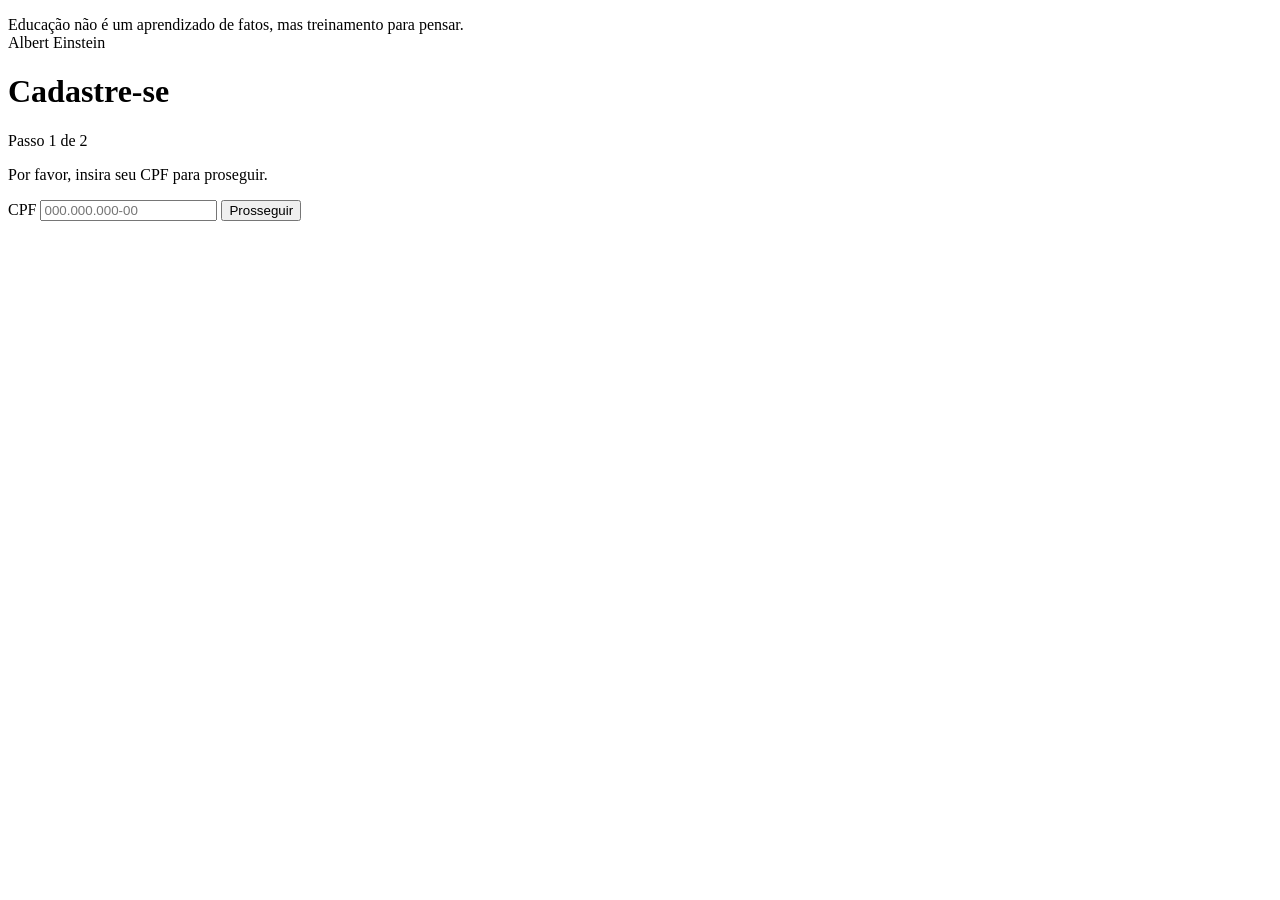
==== HTML/cadastro1.html @ 81ff3081 "first commit" ====
<!DOCTYPE html>
<html lang="en">
<head>
    <meta charset="UTF-8">
    <meta name="viewport" content="width=device-width, initial-scale=1.0">
    <title>Cadastro</title>
</head>
<body>
    <div>
        <p>
            Educação não é um aprendizado de fatos, mas treinamento para pensar.<br>
            Albert Einstein
        </p>
    </div>
    <div>   
        <h1>Cadastre-se</h1>
        <p>Passo 1 de 2</p>
        <p>Por favor, insira seu CPF para proseguir.</p>
        <div>
            <form action="cadastro2.html">
                <label for="cpf">CPF</label>
                <input type="text" name="cpf" id="cpf" placeholder="000.000.000-00">
                <button type="submit">Prosseguir</button>
            </form>
        </div>
    </div>
</body>
</html>
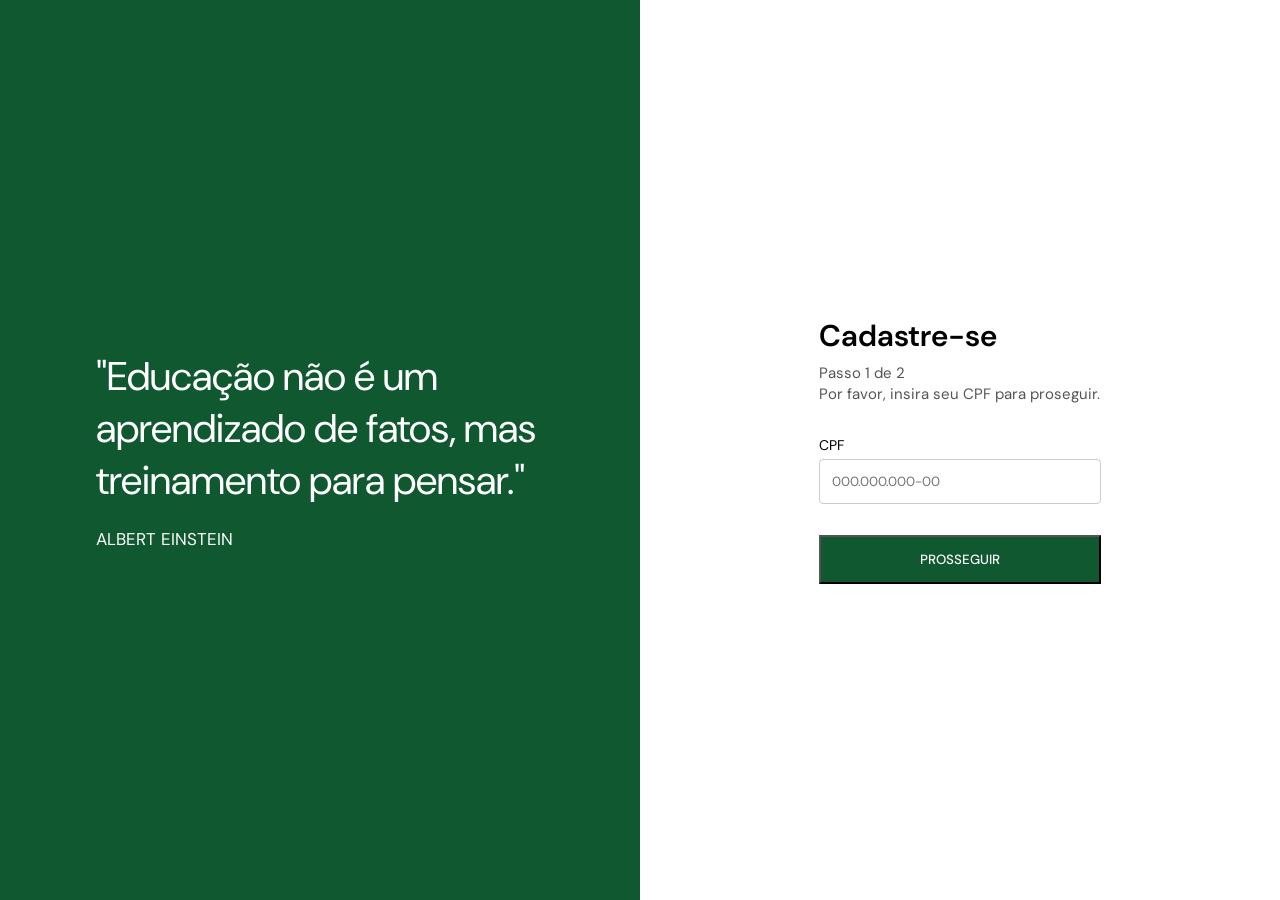
==== commit fc5c813b: "Versao com css" ====
--- a/HTML/cadastro1.html
+++ b/HTML/cadastro1.html
@@ -4,24 +4,29 @@
     <meta charset="UTF-8">
     <meta name="viewport" content="width=device-width, initial-scale=1.0">
     <title>Cadastro</title>
+    <link rel="stylesheet" href="../Styles/index.css">
 </head>
 <body>
-    <div>
-        <p>
-            Educação não é um aprendizado de fatos, mas treinamento para pensar.<br>
-            Albert Einstein
-        </p>
-    </div>
-    <div>   
-        <h1>Cadastre-se</h1>
-        <p>Passo 1 de 2</p>
-        <p>Por favor, insira seu CPF para proseguir.</p>
-        <div>
-            <form action="cadastro2.html">
-                <label for="cpf">CPF</label>
-                <input type="text" name="cpf" id="cpf" placeholder="000.000.000-00">
-                <button type="submit">Prosseguir</button>
-            </form>
+    <div class="container">
+        <div class="hero">
+            <p>
+                "Educação não é um aprendizado de fatos, mas treinamento para pensar." <br>
+                <span>Albert Einstein</span>
+            </p>
+        </div>
+        <div class="formulario">
+            <div>   
+                <h1>Cadastre-se</h1>
+                <p>Passo 1 de 2 <br>
+                Por favor, insira seu CPF para proseguir.</p>
+                <div>
+                    <form action="cadastro2.html">
+                        <label for="cpf">CPF</label>
+                        <input type="text" name="cpf" id="cpf" placeholder="000.000.000-00">
+                        <button type="submit">Prosseguir</button>
+                    </form>
+                </div>
+            </div>
         </div>
     </div>
 </body>
--- a/Styles/index.css
+++ b/Styles/index.css
@@ -0,0 +1,111 @@
+@import url('https://fonts.googleapis.com/css2?family=DM+Sans:wght@400;500;600&display=swap');
+
+* {
+    font-family: "DM Sans", sans-serif;
+    margin: 0;
+    padding: 0;
+    box-sizing: border-box;
+}
+
+
+.container{
+    width: 100%;
+    height: 100%;
+    display: flex;
+    flex-direction: row;
+}
+
+/* Container Mensagem */
+.hero{
+    height: 100vh;
+    width: 50%;
+    display: flex;
+    justify-content: center;
+    align-items: center;
+    background-color: #0f5830;
+}
+
+.hero p{
+    display: block;
+    max-width: 70%;
+    font-size: 250%;
+    font-weight: 400;
+    color: #fff;
+}
+.hero p span{
+    display: block;
+    font-size: 17px;
+    margin-top: 5%;
+    text-transform: uppercase;
+}
+
+
+/* FORMULARIO */
+.formulario {
+    width: 50%;
+    height: 100vh;
+    display: flex;
+    align-items: center;
+    justify-content: center;
+}
+
+.formulario > div {
+    width: 44%;
+}
+
+.formulario h1 {
+    font-size: 30px;
+    font-weight: 600;
+    margin-bottom: 3%;
+}
+
+.formulario > div > p {
+    font-size: 15px;
+    color: #555;
+    margin-bottom: 11%;
+    line-height: 1.4;
+}
+
+.formulario label {
+    display: block;
+    margin-top: 18px;
+    margin-bottom: 5px;
+    font-size: 14px;
+}
+
+.formulario label a {
+    float: right;
+    font-size: 13px;
+}
+
+.formulario input {
+    width: 100%;
+    padding: 13px 12px;
+    border: 1px solid #ccc;
+    border-radius: 4px;
+}
+
+.formulario button {
+    width: 100%;
+    margin-top: 11%;
+    padding: 14px;
+    background-color: #0f5830;
+    color: #fff;
+    text-transform: uppercase;
+    font-weight: 500;
+    cursor: pointer;
+}
+
+.formulario form + p {
+    margin-top: 10%;
+    font-size: 13px;
+    text-align: center;
+}
+
+.formulario a {
+    color: #0f5830;
+    text-decoration: none;
+}
+.formulario a:hover {
+    text-decoration: underline;
+}
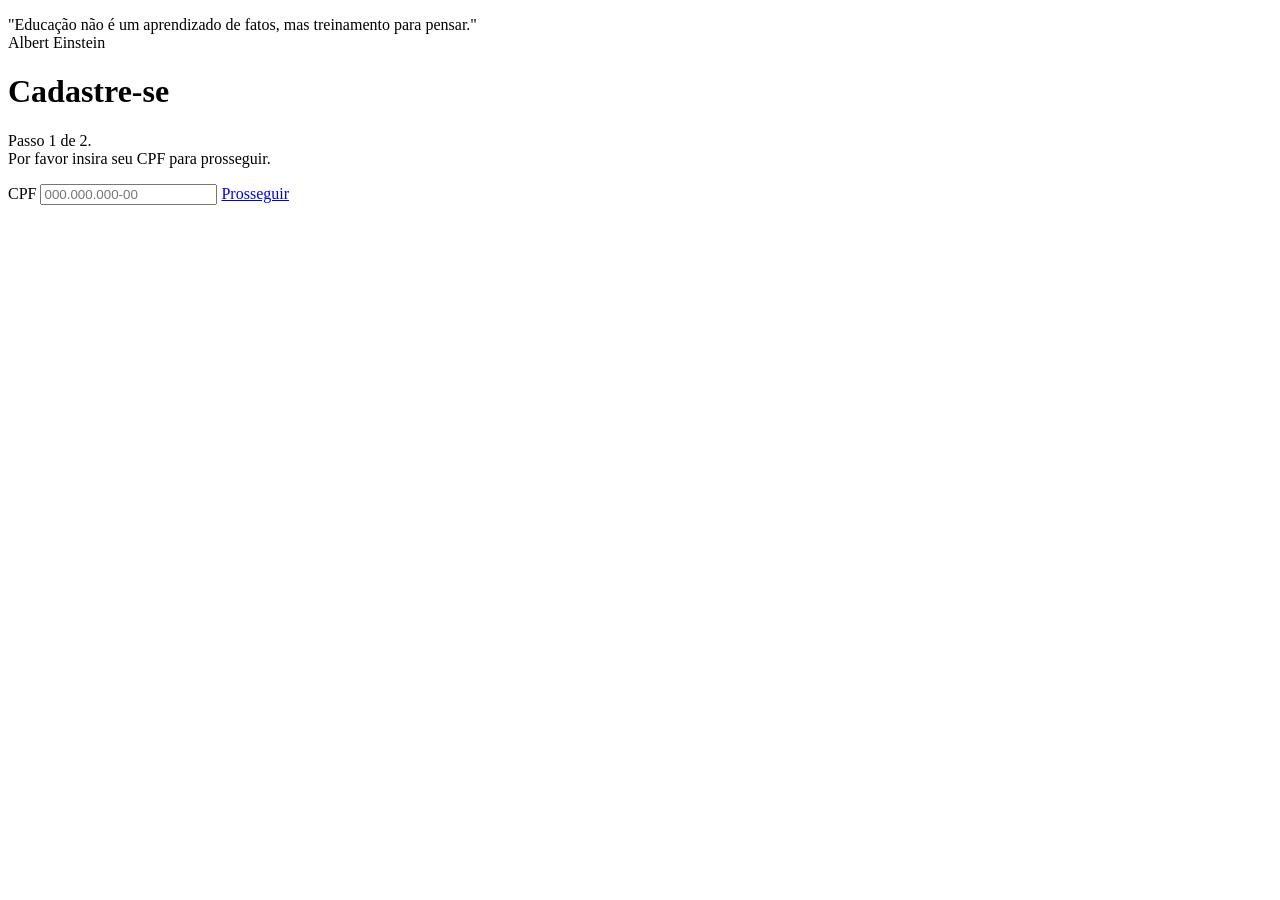
==== commit b7752502: "Aula 3 - Dashboard/responsividade" ====
--- a/HTML/cadastro1.html
+++ b/HTML/cadastro1.html
@@ -4,7 +4,8 @@
     <meta charset="UTF-8">
     <meta name="viewport" content="width=device-width, initial-scale=1.0">
     <title>Cadastro</title>
-    <link rel="stylesheet" href="../Styles/index.css">
+    <link rel="stylesheet" href="../Styles/style.css">
+    <link rel="stylesheet" href="../Styles/mobile.css">
 </head>
 <body>
     <div class="container">
@@ -15,17 +16,17 @@
             </p>
         </div>
         <div class="formulario">
-            <div>   
+            <div>
                 <h1>Cadastre-se</h1>
-                <p>Passo 1 de 2 <br>
-                Por favor, insira seu CPF para proseguir.</p>
-                <div>
-                    <form action="cadastro2.html">
-                        <label for="cpf">CPF</label>
-                        <input type="text" name="cpf" id="cpf" placeholder="000.000.000-00">
-                        <button type="submit">Prosseguir</button>
-                    </form>
-                </div>
+                <p>
+                    Passo 1 de 2. <br/>
+                    Por favor insira seu CPF para prosseguir.
+                </p>
+        
+                <label for="cpf">CPF</label>
+                <input name="cpf" id="cpf" type="text" placeholder="000.000.000-00" />
+        
+                <a href="cadastro2.html">Prosseguir</a>
             </div>
         </div>
     </div>
